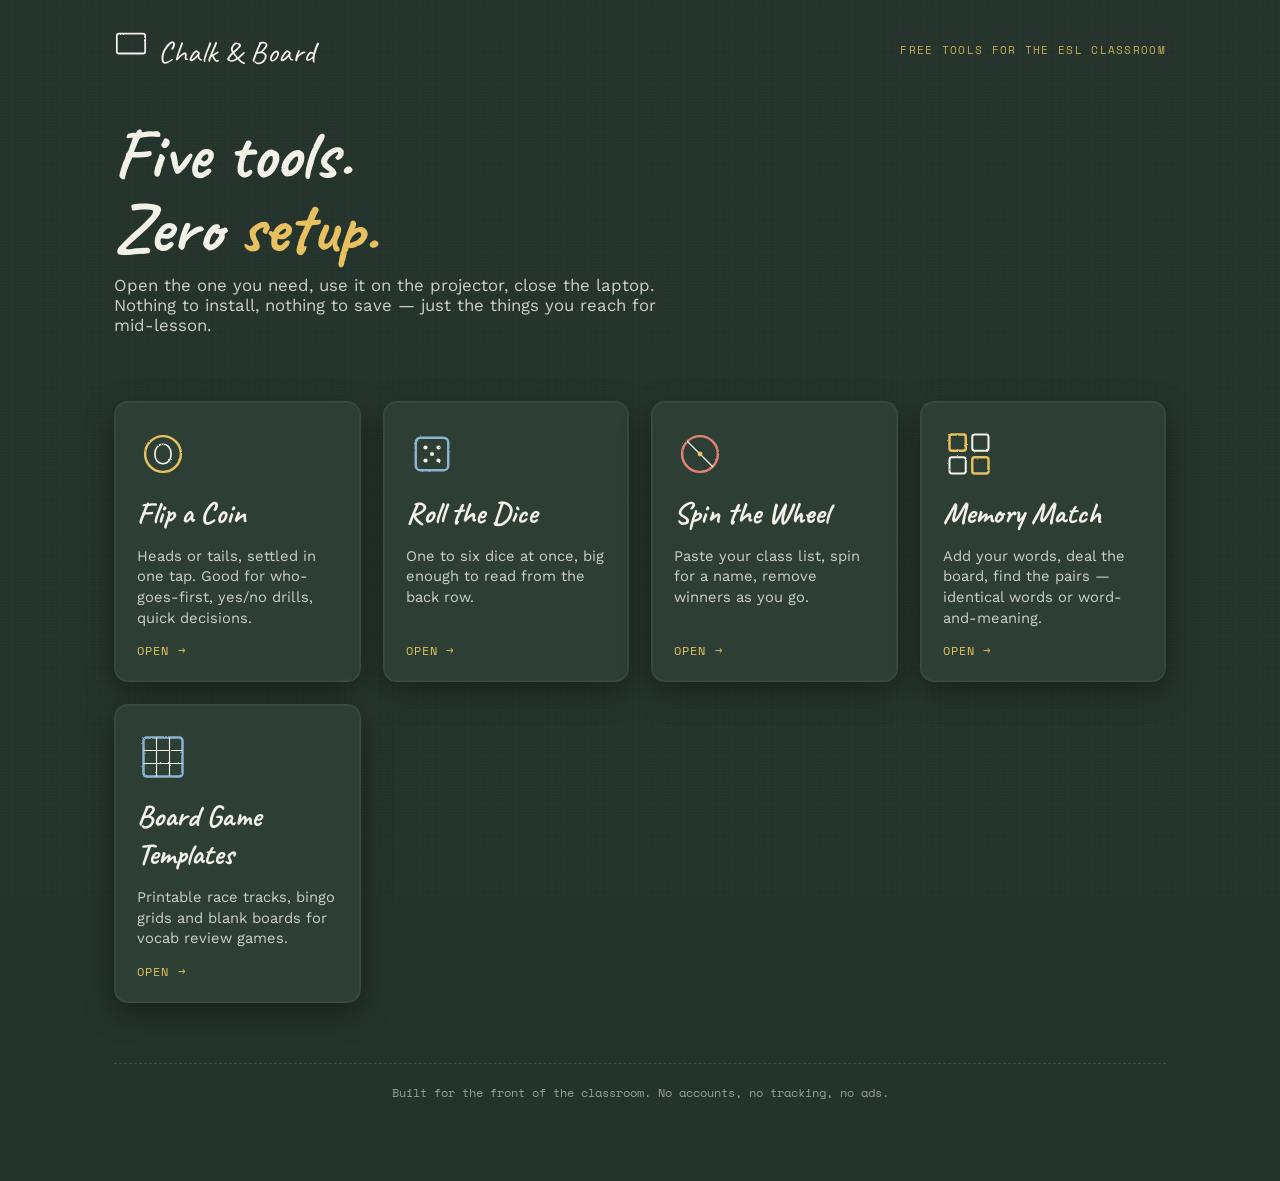
==== index.html @ b275fced "Initial site" ====
<!DOCTYPE html>
<html lang="en">
<head>
<meta charset="UTF-8">
<meta name="viewport" content="width=device-width, initial-scale=1.0">
<title>Chalk &amp; Board — Tools for ESL Teachers</title>
<meta name="description" content="Five quick classroom tools for ESL teachers: coin flip, dice, randomizer wheel, class memo, and printable board game templates.">
<link rel="preconnect" href="https://fonts.googleapis.com">
<link rel="preconnect" href="https://fonts.gstatic.com" crossorigin>
<link href="https://fonts.googleapis.com/css2?family=Caveat:wght@600;700&family=Work+Sans:wght@400;500;600&family=Space+Mono:wght@400;700&display=swap" rel="stylesheet">
<link rel="stylesheet" href="style.css">
</head>
<body>

<!-- shared chalk-roughen filter, invisible, used by every icon on the page -->
<svg width="0" height="0" style="position:absolute">
  <filter id="roughen" x="-20%" y="-20%" width="140%" height="140%">
    <feTurbulence type="fractalNoise" baseFrequency="0.9" numOctaves="2" seed="7" result="noise"/>
    <feDisplacementMap in="SourceGraphic" in2="noise" scale="2.4"/>
  </filter>
</svg>

<div class="frame">

  <nav class="top-nav">
    <a class="brand" href="index.html">
      <svg class="brand-mark" viewBox="0 0 48 48" fill="none" xmlns="http://www.w3.org/2000/svg">
        <rect x="4" y="8" width="40" height="28" rx="3" stroke="#f3f1e7" stroke-width="2.5" filter="url(#roughen)"/>
        <line x1="10" y1="20" x2="26" y2="20" stroke="#e8c05f" stroke-width="2.5" filter="url(#roughen)"/>
        <line x1="10" y1="27" x2="20" y2="27" stroke="#e8c05f" stroke-width="2.5" filter="url(#roughen)"/>
      </svg>
      <span class="brand-name">Chalk &amp; Board</span>
    </a>
    <span class="brand-tag">Free tools for the ESL classroom</span>
  </nav>

  <section class="hero">
    <h1>Five tools.<br>Zero <span class="accent">setup.</span></h1>
    <p>Open the one you need, use it on the projector, close the laptop. Nothing to install, nothing to save — just the things you reach for mid-lesson.</p>
  </section>

  <div class="tool-grid">

    <a class="tool-card" href="tools/coin.html">
      <svg class="icon" viewBox="0 0 64 64" fill="none">
        <circle cx="32" cy="32" r="22" stroke="#e8c05f" stroke-width="3" filter="url(#roughen)"/>
        <path d="M22 32c0-7 4-12 10-12s10 5 10 12-4 12-10 12-10-5-10-12z" stroke="#f3f1e7" stroke-width="2" filter="url(#roughen)"/>
      </svg>
      <h2>Flip a Coin</h2>
      <p>Heads or tails, settled in one tap. Good for who-goes-first, yes/no drills, quick decisions.</p>
      <span class="go">Open →</span>
    </a>

    <a class="tool-card" href="tools/dice.html">
      <svg class="icon" viewBox="0 0 64 64" fill="none">
        <rect x="12" y="12" width="40" height="40" rx="6" stroke="#8db4d4" stroke-width="3" filter="url(#roughen)"/>
        <circle cx="24" cy="24" r="2.6" fill="#f3f1e7" filter="url(#roughen)"/>
        <circle cx="40" cy="24" r="2.6" fill="#f3f1e7" filter="url(#roughen)"/>
        <circle cx="32" cy="32" r="2.6" fill="#f3f1e7" filter="url(#roughen)"/>
        <circle cx="24" cy="40" r="2.6" fill="#f3f1e7" filter="url(#roughen)"/>
        <circle cx="40" cy="40" r="2.6" fill="#f3f1e7" filter="url(#roughen)"/>
      </svg>
      <h2>Roll the Dice</h2>
      <p>One to six dice at once, big enough to read from the back row.</p>
      <span class="go">Open →</span>
    </a>

    <a class="tool-card" href="tools/wheel.html">
      <svg class="icon" viewBox="0 0 64 64" fill="none">
        <circle cx="32" cy="32" r="22" stroke="#e2836f" stroke-width="3" filter="url(#roughen)"/>
        <line x1="32" y1="10" x2="32" y2="54" stroke="#f3f1e7" stroke-width="2" filter="url(#roughen)"/>
        <line x1="10" y1="32" x2="54" y2="32" stroke="#f3f1e7" stroke-width="2" filter="url(#roughen)"/>
        <line x1="16" y1="16" x2="48" y2="48" stroke="#f3f1e7" stroke-width="1.6" filter="url(#roughen)"/>
        <circle cx="32" cy="32" r="3" fill="#e8c05f"/>
      </svg>
      <h2>Spin the Wheel</h2>
      <p>Paste your class list, spin for a name, remove winners as you go.</p>
      <span class="go">Open →</span>
    </a>

    <a class="tool-card" href="tools/match.html">
      <svg class="icon" viewBox="0 0 64 64" fill="none">
        <rect x="8" y="8" width="20" height="20" rx="3" stroke="#e8c05f" stroke-width="3" filter="url(#roughen)"/>
        <rect x="36" y="8" width="20" height="20" rx="3" stroke="#f3f1e7" stroke-width="2.5" filter="url(#roughen)"/>
        <rect x="8" y="36" width="20" height="20" rx="3" stroke="#f3f1e7" stroke-width="2.5" filter="url(#roughen)"/>
        <rect x="36" y="36" width="20" height="20" rx="3" stroke="#e8c05f" stroke-width="3" filter="url(#roughen)"/>
      </svg>
      <h2>Memory Match</h2>
      <p>Add your words, deal the board, find the pairs — identical words or word-and-meaning.</p>
      <span class="go">Open →</span>
    </a>

    <a class="tool-card" href="tools/board.html">
      <svg class="icon" viewBox="0 0 64 64" fill="none">
        <rect x="8" y="8" width="48" height="48" rx="4" stroke="#8db4d4" stroke-width="3" filter="url(#roughen)"/>
        <path d="M8 24h48M8 40h48M24 8v48M40 8v48" stroke="#f3f1e7" stroke-width="1.4" filter="url(#roughen)"/>
      </svg>
      <h2>Board Game Templates</h2>
      <p>Printable race tracks, bingo grids and blank boards for vocab review games.</p>
      <span class="go">Open →</span>
    </a>

  </div>

  <footer class="site-footer">
    Built for the front of the classroom. No accounts, no tracking, no ads.
  </footer>

</div>
</body>
</html>
---- style.css ----
/* ============================================================
   Chalk & Board — a toolkit for ESL teachers
   Design tokens
   ============================================================ */
:root{
  --board:        #24332B;   /* blackboard green */
  --board-deep:    #1a251f;  /* darker recess / shadow */
  --board-light:   #2d3f35;  /* raised panel green */
  --chalk:         #f3f1e7;  /* chalk white */
  --chalk-dim:     #cfd0c6;  /* dusty chalk */
  --chalk-yellow:  #e8c05f;
  --chalk-coral:   #e2836f;
  --chalk-blue:    #8db4d4;
  --wood:          #6b4a34;  /* frame wood */
  --wood-dark:     #4a3122;
  --shadow: 0 10px 30px rgba(0,0,0,.35);
  --radius: 14px;
  --font-display: 'Caveat', cursive;
  --font-body: 'Work Sans', sans-serif;
  --font-mono: 'Space Mono', monospace;
}

*{ box-sizing: border-box; }
html{ scroll-behavior: smooth; }

body{
  margin:0;
  background: var(--board);
  color: var(--chalk);
  font-family: var(--font-body);
  min-height: 100vh;
  position: relative;
}

/* chalk dust / board texture, layered so it never needs JS */
body::before{
  content:"";
  position: fixed; inset:0;
  pointer-events:none;
  z-index: 0;
  background-image:
    radial-gradient(rgba(255,255,255,.035) 1px, transparent 1px),
    radial-gradient(rgba(255,255,255,.02) 1px, transparent 1.5px);
  background-size: 3px 3px, 7px 7px;
  background-position: 0 0, 2px 3px;
  mix-blend-mode: screen;
  opacity:.6;
}

a{ color: inherit; }

/* ---------- layout shell ---------- */
.frame{
  max-width: 1100px;
  margin: 0 auto;
  padding: 28px 24px 80px;
  position: relative;
  z-index: 1;
}

.top-nav{
  display:flex;
  align-items:center;
  justify-content: space-between;
  gap: 16px;
  margin-bottom: 36px;
  flex-wrap: wrap;
}

.brand{
  display:flex;
  align-items:baseline;
  gap: 10px;
  text-decoration:none;
}
.brand-mark{ width:34px; height:34px; }
.brand-name{
  font-family: var(--font-display);
  font-size: 1.9rem;
  letter-spacing: .5px;
  color: var(--chalk);
}
.brand-tag{
  font-family: var(--font-mono);
  font-size: .68rem;
  letter-spacing: .12em;
  text-transform: uppercase;
  color: var(--chalk-yellow);
  opacity:.85;
}

.back-link{
  font-family: var(--font-mono);
  font-size: .8rem;
  text-decoration:none;
  color: var(--chalk-dim);
  border-bottom: 1px dashed rgba(243,241,231,.35);
  padding-bottom:2px;
  transition: color .15s ease, border-color .15s ease;
}
.back-link:hover{ color: var(--chalk-yellow); border-color: var(--chalk-yellow); }

/* ---------- chalk rule / dividers ---------- */
.chalk-rule{
  border:0;
  height: 2px;
  margin: 28px 0;
  background: repeating-linear-gradient(90deg, rgba(243,241,231,.4) 0 10px, transparent 10px 16px);
  opacity:.5;
}

/* ---------- headline block ---------- */
.hero{
  padding: 10px 0 36px;
}
.hero h1{
  font-family: var(--font-display);
  font-size: clamp(2.6rem, 6vw, 4.4rem);
  line-height: 1.05;
  margin: 0 0 10px;
  color: var(--chalk);
}
.hero h1 .accent{ color: var(--chalk-yellow); }
.hero p{
  font-size: 1.05rem;
  max-width: 56ch;
  color: var(--chalk-dim);
  margin:0;
}

/* ---------- tool directory grid ---------- */
.tool-grid{
  display:grid;
  grid-template-columns: repeat(auto-fit, minmax(240px,1fr));
  gap: 22px;
  margin-top: 30px;
}

.tool-card{
  background: var(--board-light);
  border-radius: var(--radius);
  padding: 26px 22px 22px;
  text-decoration:none;
  color: var(--chalk);
  position: relative;
  box-shadow: var(--shadow), inset 0 0 0 1px rgba(255,255,255,.04);
  border: 1px solid rgba(255,255,255,.06);
  transition: transform .18s ease, box-shadow .18s ease, background .18s ease;
  display:flex;
  flex-direction: column;
  gap: 14px;
  min-height: 190px;
}
.tool-card:hover{
  transform: translateY(-4px) rotate(-.3deg);
  background: #33473c;
  box-shadow: 0 16px 34px rgba(0,0,0,.4), inset 0 0 0 1px rgba(255,255,255,.08);
}
.tool-card:focus-visible{
  outline: 2px solid var(--chalk-yellow);
  outline-offset: 3px;
}
.tool-card .icon{
  width: 52px; height: 52px;
}
.tool-card h2{
  font-family: var(--font-display);
  font-size: 1.9rem;
  margin: 0;
  color: var(--chalk);
}
.tool-card p{
  margin:0;
  font-size: .92rem;
  color: var(--chalk-dim);
  line-height: 1.4;
}
.tool-card .go{
  margin-top:auto;
  font-family: var(--font-mono);
  font-size: .72rem;
  letter-spacing: .1em;
  text-transform: uppercase;
  color: var(--chalk-yellow);
}

/* ---------- generic panel ---------- */
.panel{
  background: var(--board-light);
  border-radius: var(--radius);
  padding: 30px;
  box-shadow: var(--shadow), inset 0 0 0 1px rgba(255,255,255,.05);
  border: 1px solid rgba(255,255,255,.06);
}

/* ---------- buttons ---------- */
.btn{
  font-family: var(--font-mono);
  font-size: .82rem;
  letter-spacing: .06em;
  text-transform: uppercase;
  border: none;
  border-radius: 10px;
  padding: 13px 22px;
  cursor:pointer;
  background: var(--chalk-yellow);
  color: #2a2210;
  box-shadow: 0 4px 0 #a9843b, 0 6px 14px rgba(0,0,0,.35);
  transition: transform .08s ease, box-shadow .08s ease;
}
.btn:hover{ transform: translateY(-1px); }
.btn:active{
  transform: translateY(3px);
  box-shadow: 0 1px 0 #a9843b, 0 2px 6px rgba(0,0,0,.35);
}
.btn.secondary{
  background: transparent;
  color: var(--chalk);
  box-shadow: inset 0 0 0 1.5px rgba(243,241,231,.4);
}
.btn.secondary:hover{ box-shadow: inset 0 0 0 1.5px var(--chalk-yellow); }
.btn.coral{ background: var(--chalk-coral); box-shadow: 0 4px 0 #a1503f, 0 6px 14px rgba(0,0,0,.35); color:#2a1109;}
.btn:disabled{ opacity:.5; cursor:not-allowed; }

.btn-row{ display:flex; gap:12px; flex-wrap:wrap; align-items:center; }

/* ---------- form controls ---------- */
label{
  font-family: var(--font-mono);
  font-size: .72rem;
  text-transform: uppercase;
  letter-spacing: .08em;
  color: var(--chalk-dim);
  display:block;
  margin-bottom: 6px;
}
input[type="text"], input[type="number"], textarea, select{
  width:100%;
  background: var(--board-deep);
  border: 1px solid rgba(255,255,255,.12);
  border-radius: 8px;
  color: var(--chalk);
  padding: 10px 12px;
  font-family: var(--font-body);
  font-size: .95rem;
}
textarea{ resize: vertical; min-height: 120px; }
input:focus, textarea:focus, select:focus{ outline: 2px solid var(--chalk-yellow); }

/* ---------- footer ---------- */
.site-footer{
  margin-top: 60px;
  padding-top: 20px;
  border-top: 1px dashed rgba(243,241,231,.2);
  font-family: var(--font-mono);
  font-size: .72rem;
  color: var(--chalk-dim);
  opacity:.7;
  text-align:center;
}

/* ---------- utility ---------- */
.stack{ display:flex; flex-direction:column; gap: 18px; }
.center{ display:flex; align-items:center; justify-content:center; }
.mono{ font-family: var(--font-mono); }
.two-col{
  display:grid;
  grid-template-columns: 1fr 1fr;
  gap: 26px;
}
@media (max-width: 720px){
  .two-col{ grid-template-columns: 1fr; }
}

@media (prefers-reduced-motion: reduce){
  *{ animation-duration: 0.001ms !important; animation-iteration-count: 1 !important; transition-duration: 0.001ms !important; }
}

/* ---------- print ---------- */
@media print{
  body{ background:#fff; color:#000; }
  body::before{ display:none; }
  .top-nav, .site-footer, .no-print{ display:none !important; }
  .panel{ box-shadow:none; background:#fff; border:1px solid #999; }
}
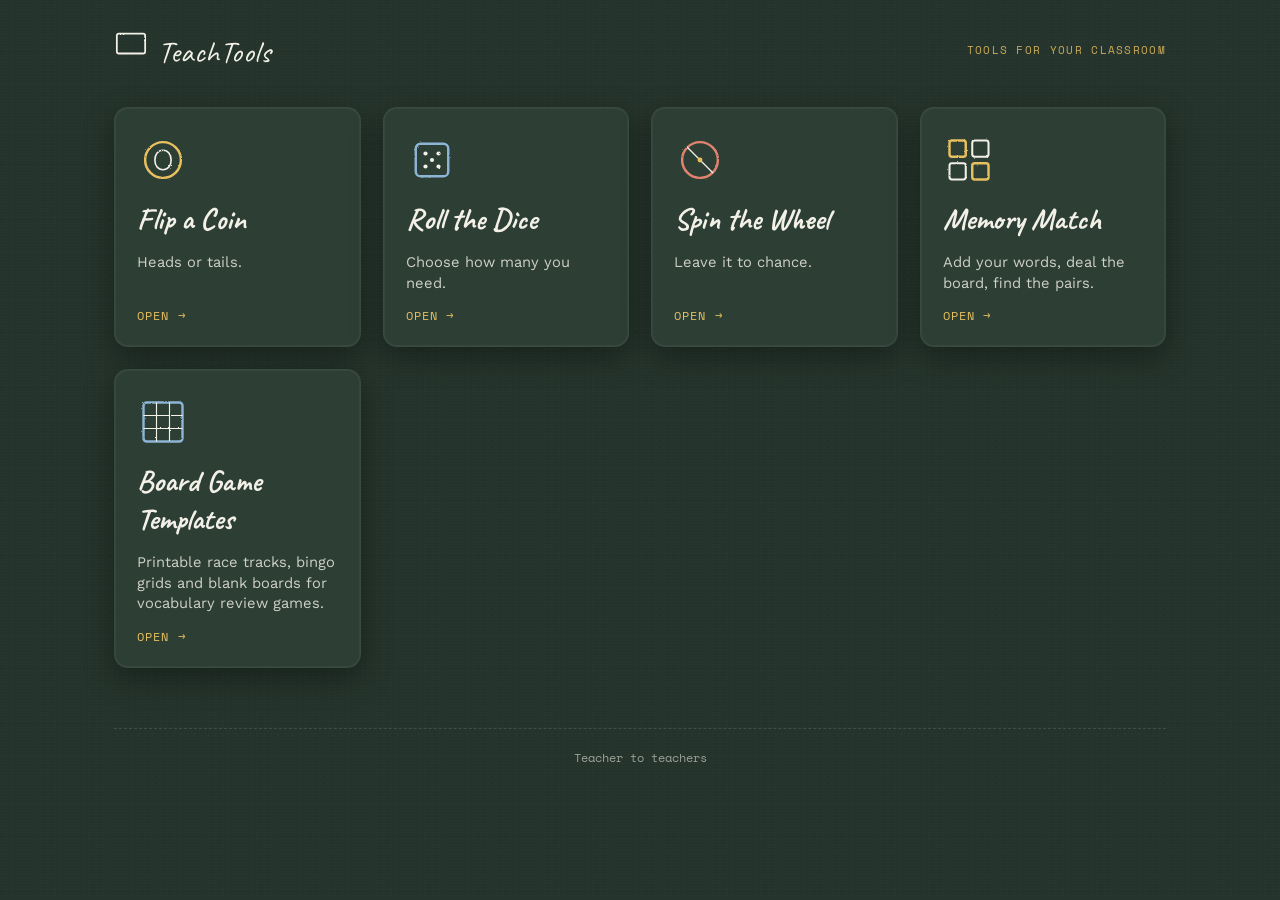
==== commit a551ca80: "Added favicon, changed text" ====
--- a/index.html
+++ b/index.html
@@ -1,10 +1,10 @@
 <!DOCTYPE html>
 <html lang="en">
-<head>
+<head><link rel="icon" type="image/svg+xml" href="/favicon.svg">
 <meta charset="UTF-8">
 <meta name="viewport" content="width=device-width, initial-scale=1.0">
-<title>Chalk &amp; Board — Tools for ESL Teachers</title>
-<meta name="description" content="Five quick classroom tools for ESL teachers: coin flip, dice, randomizer wheel, class memo, and printable board game templates.">
+<title>Tools for Teachers</title>
+<meta name="description">
 <link rel="preconnect" href="https://fonts.googleapis.com">
 <link rel="preconnect" href="https://fonts.gstatic.com" crossorigin>
 <link href="https://fonts.googleapis.com/css2?family=Caveat:wght@600;700&family=Work+Sans:wght@400;500;600&family=Space+Mono:wght@400;700&display=swap" rel="stylesheet">
@@ -29,15 +29,10 @@
         <line x1="10" y1="20" x2="26" y2="20" stroke="#e8c05f" stroke-width="2.5" filter="url(#roughen)"/>
         <line x1="10" y1="27" x2="20" y2="27" stroke="#e8c05f" stroke-width="2.5" filter="url(#roughen)"/>
       </svg>
-      <span class="brand-name">Chalk &amp; Board</span>
+      <span class="brand-name">TeachTools</span>
     </a>
-    <span class="brand-tag">Free tools for the ESL classroom</span>
+    <span class="brand-tag">Tools for your classroom</span>
   </nav>
-
-  <section class="hero">
-    <h1>Five tools.<br>Zero <span class="accent">setup.</span></h1>
-    <p>Open the one you need, use it on the projector, close the laptop. Nothing to install, nothing to save — just the things you reach for mid-lesson.</p>
-  </section>
 
   <div class="tool-grid">
 
@@ -47,7 +42,7 @@
         <path d="M22 32c0-7 4-12 10-12s10 5 10 12-4 12-10 12-10-5-10-12z" stroke="#f3f1e7" stroke-width="2" filter="url(#roughen)"/>
       </svg>
       <h2>Flip a Coin</h2>
-      <p>Heads or tails, settled in one tap. Good for who-goes-first, yes/no drills, quick decisions.</p>
+      <p>Heads or tails.</p>
       <span class="go">Open →</span>
     </a>
 
@@ -61,7 +56,7 @@
         <circle cx="40" cy="40" r="2.6" fill="#f3f1e7" filter="url(#roughen)"/>
       </svg>
       <h2>Roll the Dice</h2>
-      <p>One to six dice at once, big enough to read from the back row.</p>
+      <p>Choose how many you need.</p>
       <span class="go">Open →</span>
     </a>
 
@@ -74,7 +69,7 @@
         <circle cx="32" cy="32" r="3" fill="#e8c05f"/>
       </svg>
       <h2>Spin the Wheel</h2>
-      <p>Paste your class list, spin for a name, remove winners as you go.</p>
+      <p>Leave it to chance.</p>
       <span class="go">Open →</span>
     </a>
 
@@ -86,7 +81,7 @@
         <rect x="36" y="36" width="20" height="20" rx="3" stroke="#e8c05f" stroke-width="3" filter="url(#roughen)"/>
       </svg>
       <h2>Memory Match</h2>
-      <p>Add your words, deal the board, find the pairs — identical words or word-and-meaning.</p>
+      <p>Add your words, deal the board, find the pairs.</p>
       <span class="go">Open →</span>
     </a>
 
@@ -96,14 +91,14 @@
         <path d="M8 24h48M8 40h48M24 8v48M40 8v48" stroke="#f3f1e7" stroke-width="1.4" filter="url(#roughen)"/>
       </svg>
       <h2>Board Game Templates</h2>
-      <p>Printable race tracks, bingo grids and blank boards for vocab review games.</p>
+      <p>Printable race tracks, bingo grids and blank boards for vocabulary review games.</p>
       <span class="go">Open →</span>
     </a>
 
   </div>
 
   <footer class="site-footer">
-    Built for the front of the classroom. No accounts, no tracking, no ads.
+    Teacher to teachers
   </footer>
 
 </div>
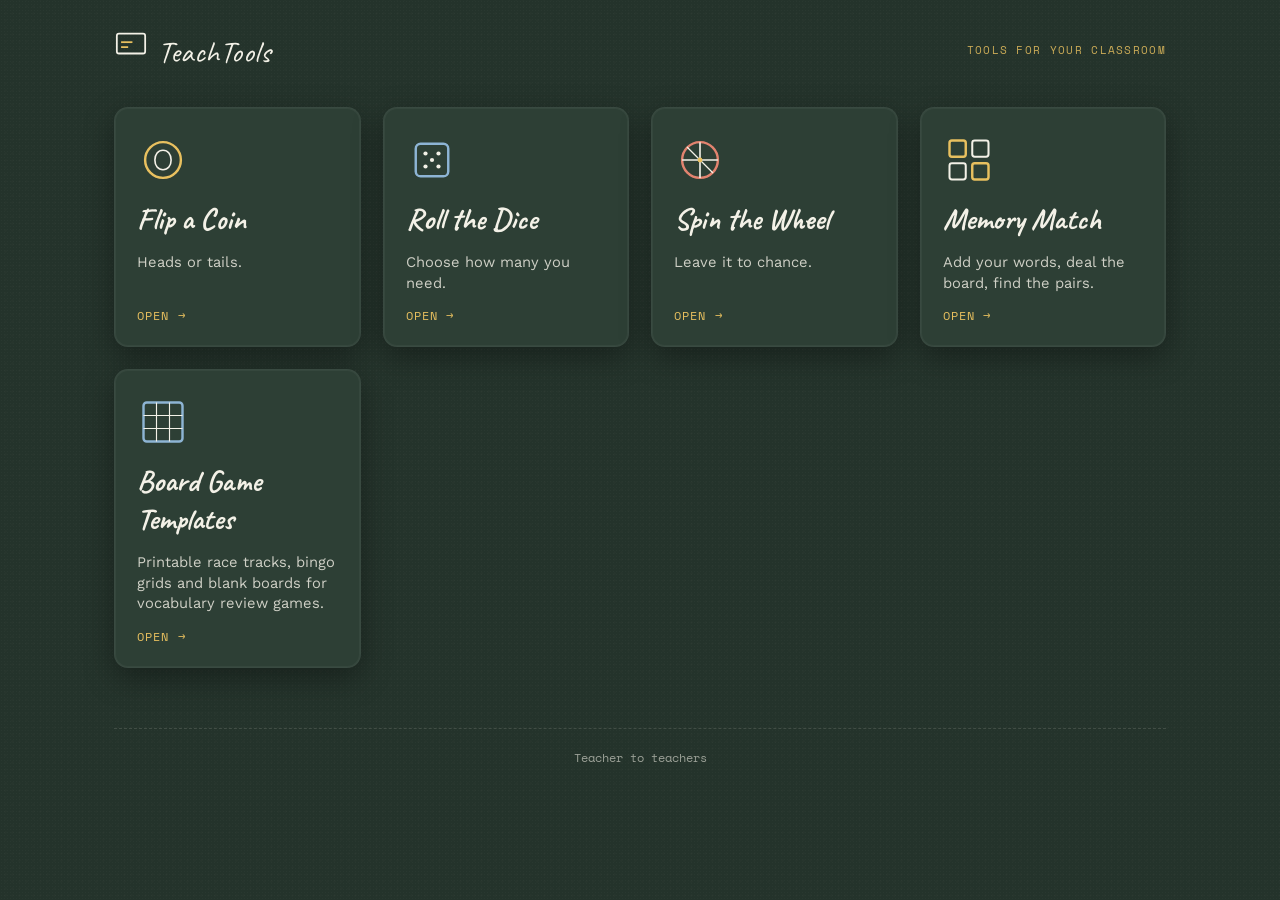
==== commit acf3ad93: "Update index logo nav" ====
--- a/index.html
+++ b/index.html
@@ -11,14 +11,6 @@
 <link rel="stylesheet" href="style.css">
 </head>
 <body>
-
-<!-- shared chalk-roughen filter, invisible, used by every icon on the page -->
-<svg width="0" height="0" style="position:absolute">
-  <filter id="roughen" x="-20%" y="-20%" width="140%" height="140%">
-    <feTurbulence type="fractalNoise" baseFrequency="0.9" numOctaves="2" seed="7" result="noise"/>
-    <feDisplacementMap in="SourceGraphic" in2="noise" scale="2.4"/>
-  </filter>
-</svg>
 
 <div class="frame">
 
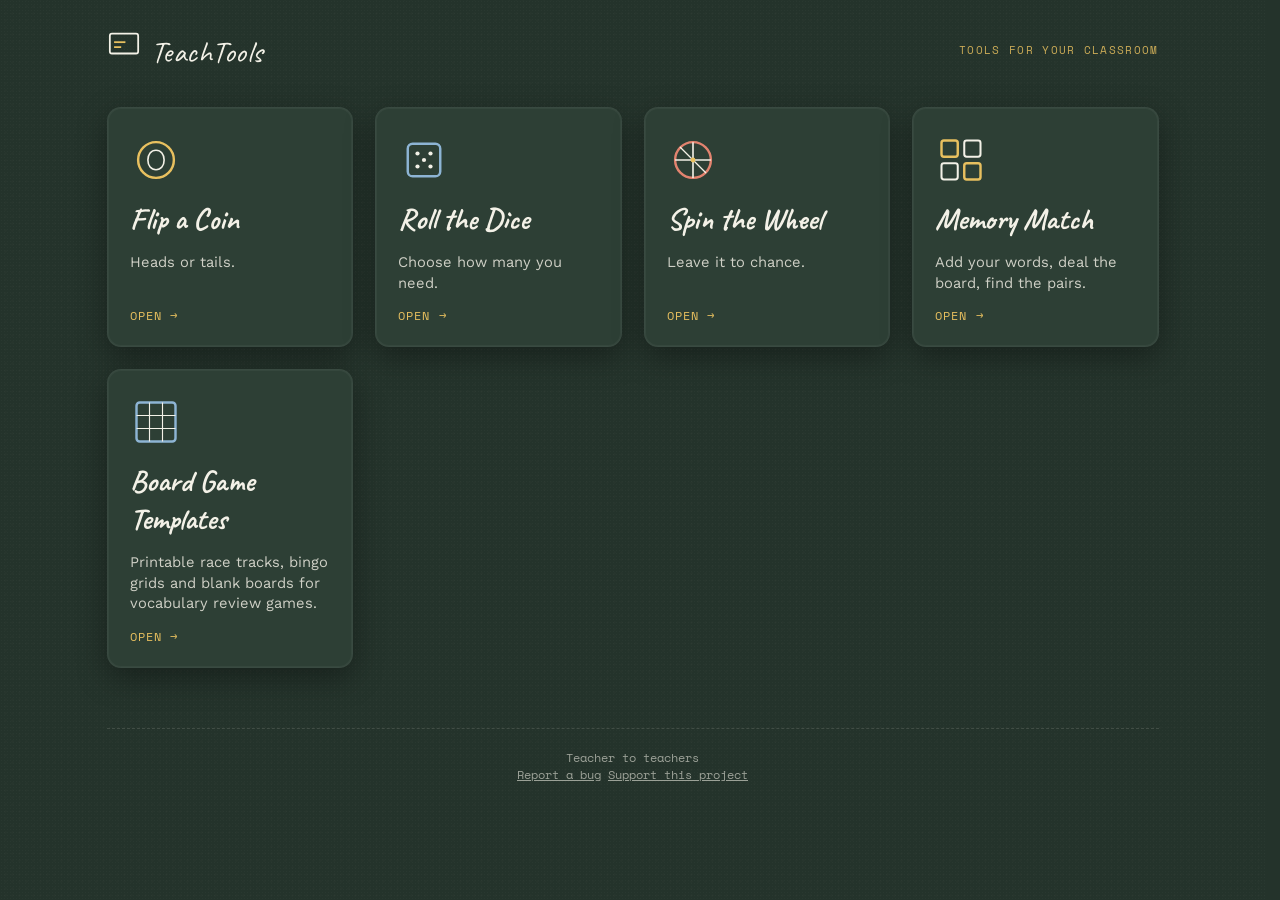
==== commit cfc46f52: "added kofi and report buttons" ====
--- a/index.html
+++ b/index.html
@@ -91,8 +91,15 @@
 
   <footer class="site-footer">
     Teacher to teachers
+    <div class="footer-links">
+      <a class="footer-link" href="https://github.com/gloridei/TeachTools/issues/new" target="_blank" rel="noopener">Report a bug</a>
+      <a class="footer-link donate" href="https://ko-fi.com/G4N125JMWS" target="_blank" rel="noopener">Support this project</a>
+    </div>
   </footer>
 
 </div>
+
+<script type='text/javascript' src='https://storage.ko-fi.com/cdn/widget/Widget_2.js'></script>
+<script type='text/javascript'>kofiwidget2.init('Support me on Ko-fi', '#72a4f2', 'G4N125JMWS');kofiwidget2.draw();</script>
 </body>
 </html>
--- a/style.css
+++ b/style.css
@@ -21,7 +21,7 @@
 }
 
 *{ box-sizing: border-box; }
-html{ scroll-behavior: smooth; }
+html{ scroll-behavior: smooth; scrollbar-gutter: stable; }
 
 body{
   margin:0;
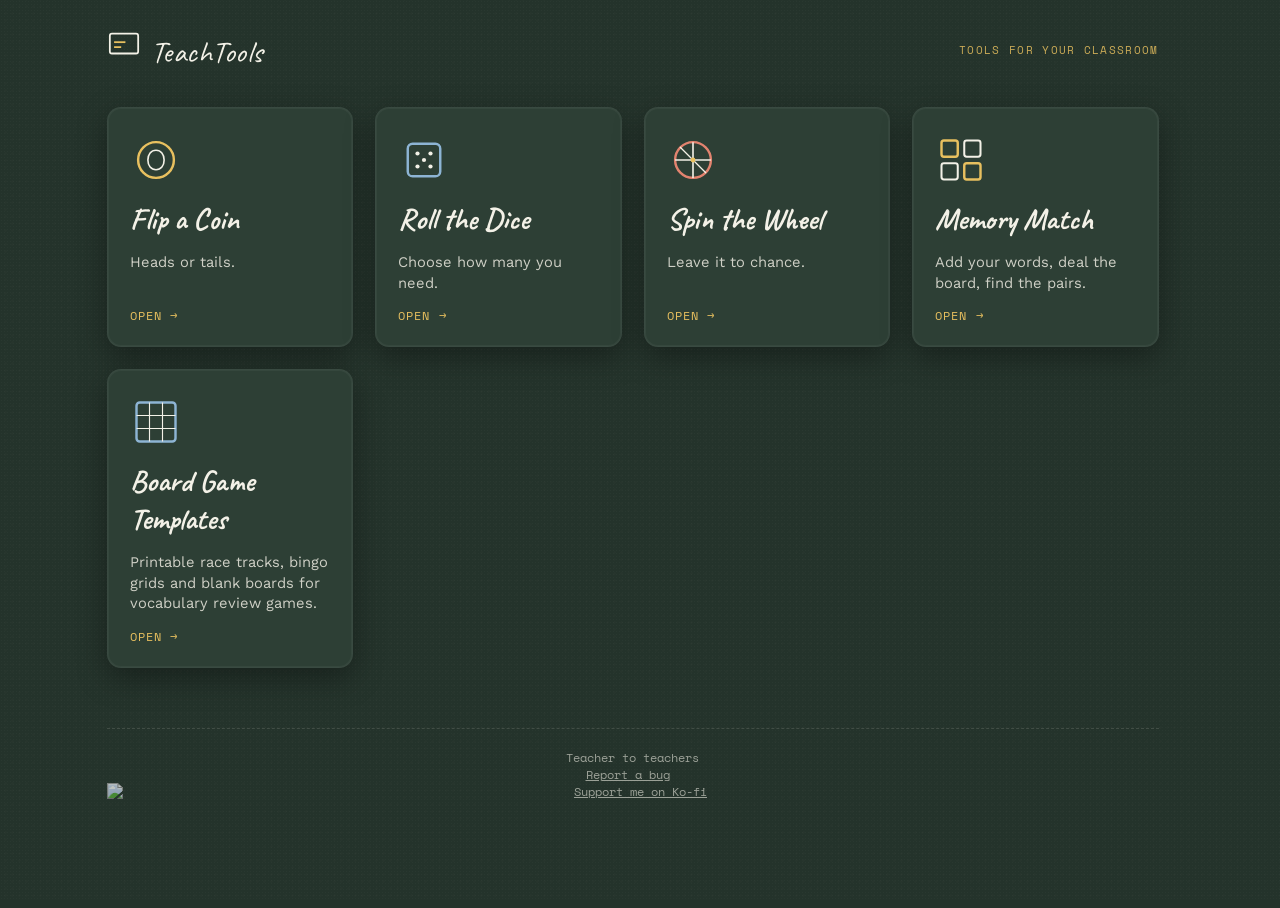
==== commit 8c851af7: "kofi button fix-2" ====
--- a/index.html
+++ b/index.html
@@ -93,13 +93,10 @@
     Teacher to teachers
     <div class="footer-links">
       <a class="footer-link" href="https://github.com/gloridei/TeachTools/issues/new" target="_blank" rel="noopener">Report a bug</a>
-      <a class="footer-link donate" href="https://ko-fi.com/G4N125JMWS" target="_blank" rel="noopener">Support this project</a>
-    </div>
+      <a class="footer-link donate" href='https://ko-fi.com/G4N125JMWS' target='_blank' rel="noopener" style="padding:4px 10px;"><img height='28' style='border:0;height:28px;display:block;' src='https://storage.ko-fi.com/cdn/kofi6.png?v=6' alt='Support me on Ko-fi' /></a>    </div>
   </footer>
 
 </div>
 
-<script type='text/javascript' src='https://storage.ko-fi.com/cdn/widget/Widget_2.js'></script>
-<script type='text/javascript'>kofiwidget2.init('Support me on Ko-fi', '#72a4f2', 'G4N125JMWS');kofiwidget2.draw();</script>
 </body>
 </html>
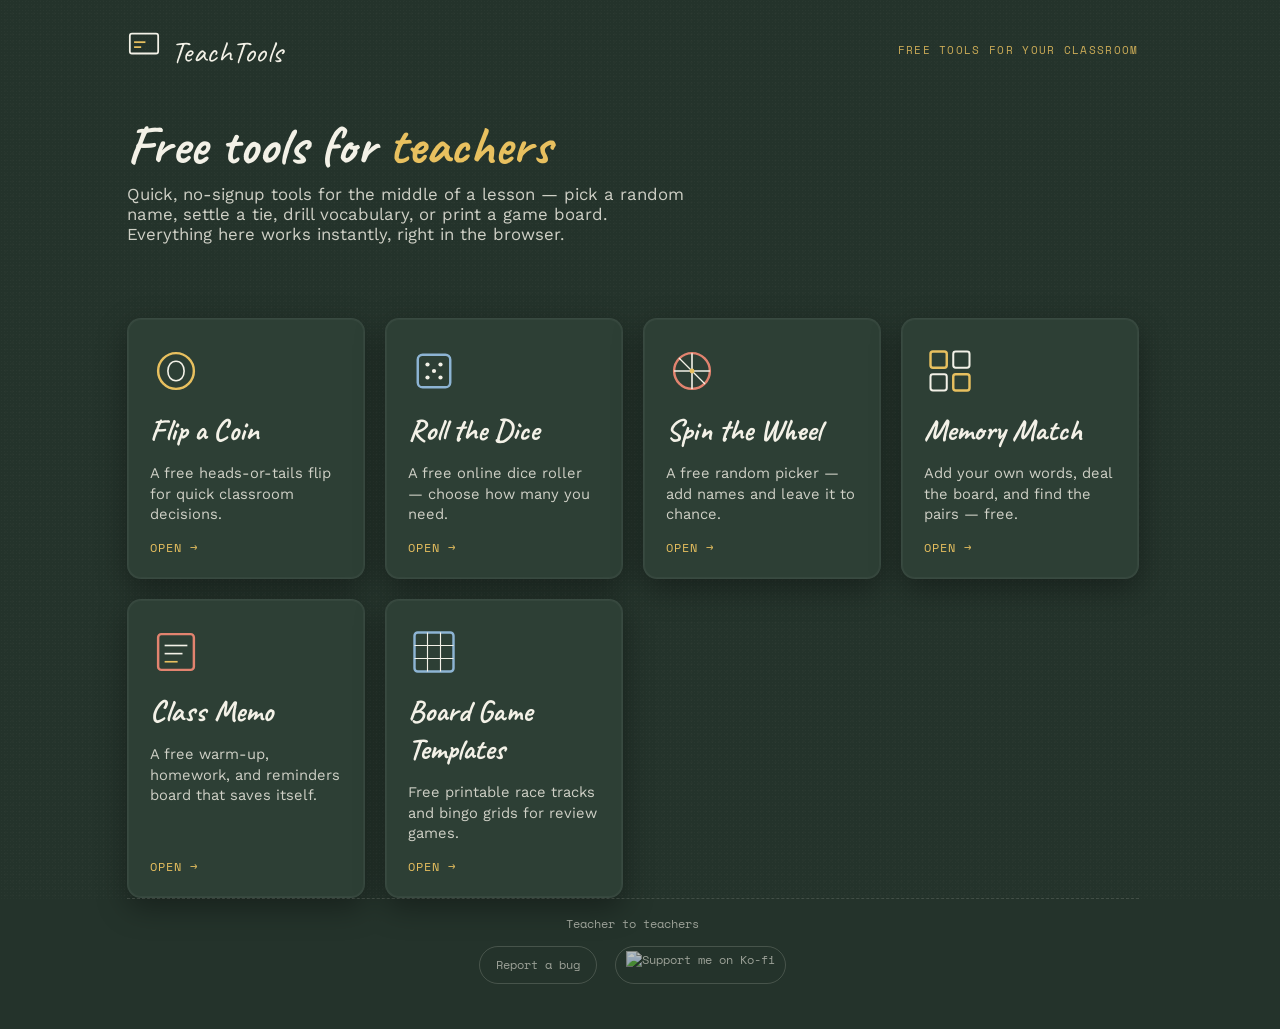
==== commit 705850ff: "SEO fixes: meta descriptions, canonical tags, sitemap, robots.txt" ====
--- a/index.html
+++ b/index.html
@@ -1,10 +1,21 @@
 <!DOCTYPE html>
 <html lang="en">
-<head><link rel="icon" type="image/svg+xml" href="/favicon.svg">
+<head>
+<link rel="icon" type="image/svg+xml" href="/favicon.svg">
+<link rel="alternate icon" href="/favicon.ico">
 <meta charset="UTF-8">
 <meta name="viewport" content="width=device-width, initial-scale=1.0">
-<title>Tools for Teachers</title>
-<meta name="description">
+<title>Free Tools for Teachers — TeachTools</title>
+<meta name="description" content="Free, no-signup tools for the classroom: flip a coin, roll dice, spin a wheel, play a memory match, or print a board game template — all ready in seconds.">
+<link rel="canonical" href="https://teachtools.work/">
+<meta property="og:type" content="website">
+<meta property="og:title" content="Free Tools for Teachers — TeachTools">
+<meta property="og:description" content="Free, no-signup tools for the classroom: flip a coin, roll dice, spin a wheel, play a memory match, or print a board game template — all ready in seconds.">
+<meta property="og:url" content="https://teachtools.work/">
+<meta property="og:site_name" content="TeachTools">
+<meta name="twitter:card" content="summary">
+<meta name="twitter:title" content="Free Tools for Teachers — TeachTools">
+<meta name="twitter:description" content="Free, no-signup tools for the classroom: flip a coin, roll dice, spin a wheel, and more.">
 <link rel="preconnect" href="https://fonts.googleapis.com">
 <link rel="preconnect" href="https://fonts.gstatic.com" crossorigin>
 <link href="https://fonts.googleapis.com/css2?family=Caveat:wght@600;700&family=Work+Sans:wght@400;500;600&family=Space+Mono:wght@400;700&display=swap" rel="stylesheet">
@@ -23,8 +34,13 @@
       </svg>
       <span class="brand-name">TeachTools</span>
     </a>
-    <span class="brand-tag">Tools for your classroom</span>
+    <span class="brand-tag">Free tools for your classroom</span>
   </nav>
+
+  <section class="hero">
+    <h1>Free tools for <span class="accent">teachers</span></h1>
+    <p>Quick, no-signup tools for the middle of a lesson — pick a random name, settle a tie, drill vocabulary, or print a game board. Everything here works instantly, right in the browser.</p>
+  </section>
 
   <div class="tool-grid">
 
@@ -34,7 +50,7 @@
         <path d="M22 32c0-7 4-12 10-12s10 5 10 12-4 12-10 12-10-5-10-12z" stroke="#f3f1e7" stroke-width="2" filter="url(#roughen)"/>
       </svg>
       <h2>Flip a Coin</h2>
-      <p>Heads or tails.</p>
+      <p>A free heads-or-tails flip for quick classroom decisions.</p>
       <span class="go">Open →</span>
     </a>
 
@@ -48,7 +64,7 @@
         <circle cx="40" cy="40" r="2.6" fill="#f3f1e7" filter="url(#roughen)"/>
       </svg>
       <h2>Roll the Dice</h2>
-      <p>Choose how many you need.</p>
+      <p>A free online dice roller — choose how many you need.</p>
       <span class="go">Open →</span>
     </a>
 
@@ -61,7 +77,7 @@
         <circle cx="32" cy="32" r="3" fill="#e8c05f"/>
       </svg>
       <h2>Spin the Wheel</h2>
-      <p>Leave it to chance.</p>
+      <p>A free random picker — add names and leave it to chance.</p>
       <span class="go">Open →</span>
     </a>
 
@@ -73,7 +89,19 @@
         <rect x="36" y="36" width="20" height="20" rx="3" stroke="#e8c05f" stroke-width="3" filter="url(#roughen)"/>
       </svg>
       <h2>Memory Match</h2>
-      <p>Add your words, deal the board, find the pairs.</p>
+      <p>Add your own words, deal the board, and find the pairs — free.</p>
+      <span class="go">Open →</span>
+    </a>
+
+    <a class="tool-card" href="tools/memo.html">
+      <svg class="icon" viewBox="0 0 64 64" fill="none">
+        <rect x="10" y="10" width="44" height="44" rx="4" stroke="#e2836f" stroke-width="3" filter="url(#roughen)"/>
+        <line x1="18" y1="24" x2="46" y2="24" stroke="#f3f1e7" stroke-width="2" filter="url(#roughen)"/>
+        <line x1="18" y1="34" x2="40" y2="34" stroke="#f3f1e7" stroke-width="2" filter="url(#roughen)"/>
+        <line x1="18" y1="44" x2="34" y2="44" stroke="#e8c05f" stroke-width="2" filter="url(#roughen)"/>
+      </svg>
+      <h2>Class Memo</h2>
+      <p>A free warm-up, homework, and reminders board that saves itself.</p>
       <span class="go">Open →</span>
     </a>
 
@@ -83,7 +111,7 @@
         <path d="M8 24h48M8 40h48M24 8v48M40 8v48" stroke="#f3f1e7" stroke-width="1.4" filter="url(#roughen)"/>
       </svg>
       <h2>Board Game Templates</h2>
-      <p>Printable race tracks, bingo grids and blank boards for vocabulary review games.</p>
+      <p>Free printable race tracks and bingo grids for review games.</p>
       <span class="go">Open →</span>
     </a>
 
--- a/style.css
+++ b/style.css
@@ -1,5 +1,5 @@
 /* ============================================================
-   Chalk & Board — a toolkit for ESL teachers
+   TeachTools — a toolkit for teachers
    Design tokens
    ============================================================ */
 :root{
@@ -29,6 +29,8 @@
   color: var(--chalk);
   font-family: var(--font-body);
   min-height: 100vh;
+  display:flex;
+  flex-direction: column;
   position: relative;
 }
 
@@ -51,11 +53,14 @@
 
 /* ---------- layout shell ---------- */
 .frame{
-  max-width: 1100px;
+  width: 80%;
   margin: 0 auto;
-  padding: 28px 24px 80px;
+  padding: 28px 0 5vh;
   position: relative;
   z-index: 1;
+  flex: 1;
+  display: flex;
+  flex-direction: column;
 }
 
 .top-nav{
@@ -115,10 +120,13 @@
 }
 .hero h1{
   font-family: var(--font-display);
-  font-size: clamp(2.6rem, 6vw, 4.4rem);
+  font-size: 3.4rem;
   line-height: 1.05;
   margin: 0 0 10px;
   color: var(--chalk);
+}
+@media (max-width: 600px){
+  .hero h1{ font-size: 2.4rem; }
 }
 .hero h1 .accent{ color: var(--chalk-yellow); }
 .hero p{
@@ -131,9 +139,9 @@
 /* ---------- tool directory grid ---------- */
 .tool-grid{
   display:grid;
-  grid-template-columns: repeat(auto-fit, minmax(240px,1fr));
-  gap: 22px;
-  margin-top: 30px;
+  grid-template-columns: repeat(auto-fit, minmax(210px,1fr));
+  gap: 20px;
+  margin-top: 38px;
 }
 
 .tool-card{
@@ -249,14 +257,44 @@
 
 /* ---------- footer ---------- */
 .site-footer{
-  margin-top: 60px;
-  padding-top: 20px;
+  margin-top: auto;
+  padding-top: 16px;
   border-top: 1px dashed rgba(243,241,231,.2);
   font-family: var(--font-mono);
   font-size: .72rem;
   color: var(--chalk-dim);
   opacity:.7;
   text-align:center;
+}
+.footer-links{
+  display:flex;
+  justify-content:center;
+  gap: 18px;
+  margin-top: 14px;
+  flex-wrap: wrap;
+}
+.footer-link{
+  font-family: var(--font-mono);
+  font-size: .72rem;
+  text-decoration: none;
+  color: var(--chalk-dim);
+  border: 1px solid rgba(243,241,231,.25);
+  border-radius: 30px;
+  padding: 7px 16px;
+  transition: color .15s ease, border-color .15s ease, background .15s ease;
+  display:inline-flex;
+  align-items:center;
+  gap: 6px;
+}
+.footer-link:hover{
+  color: var(--chalk-yellow);
+  border-color: var(--chalk-yellow);
+  background: rgba(232,192,95,.08);
+}
+.footer-link.donate:hover{
+  color: var(--chalk-coral);
+  border-color: var(--chalk-coral);
+  background: rgba(226,131,111,.08);
 }
 
 /* ---------- utility ---------- */
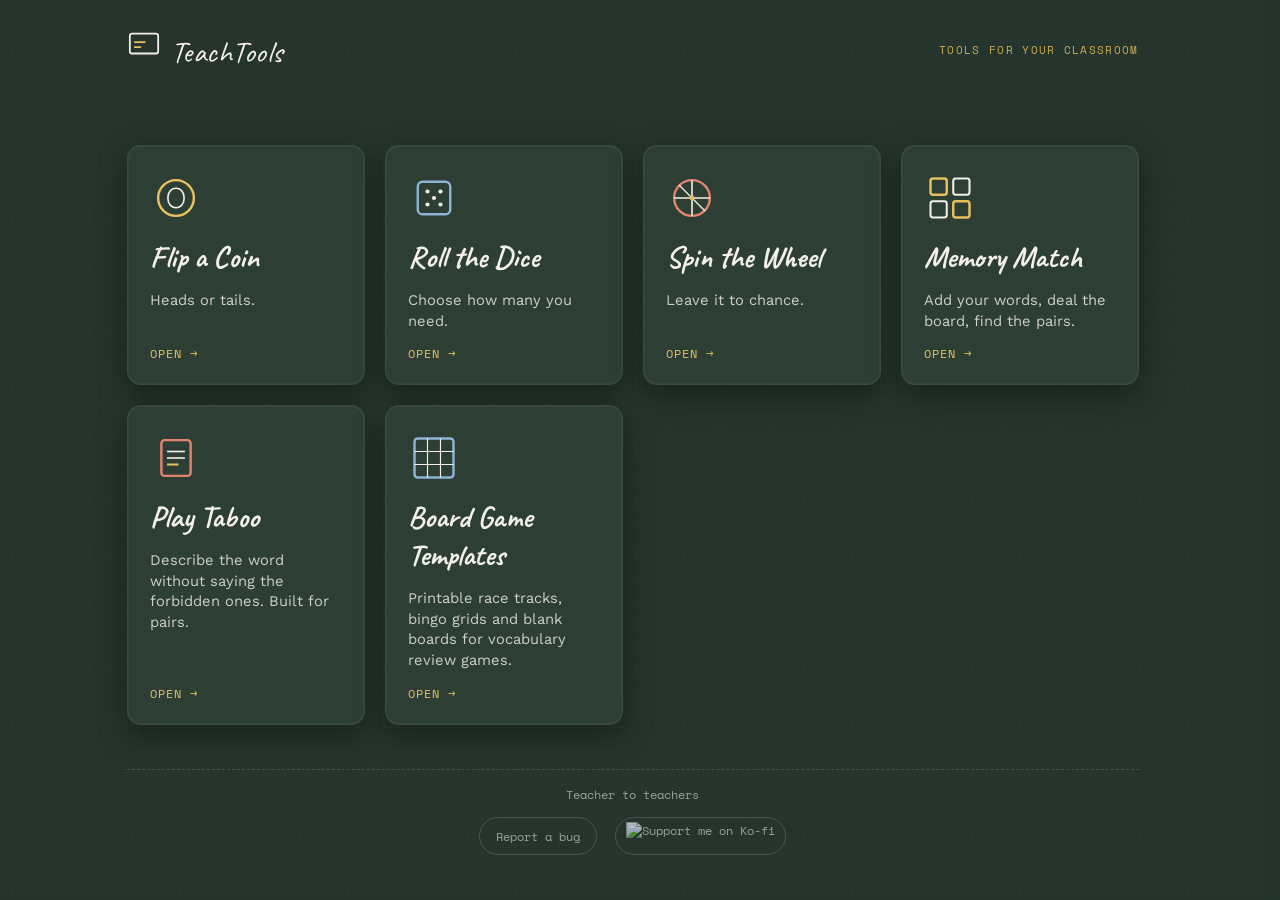
==== commit 1fa26741: "Add Taboo game, remove unused memo page" ====
--- a/index.html
+++ b/index.html
@@ -1,21 +1,10 @@
 <!DOCTYPE html>
 <html lang="en">
-<head>
-<link rel="icon" type="image/svg+xml" href="/favicon.svg">
-<link rel="alternate icon" href="/favicon.ico">
+<head><link rel="icon" type="image/svg+xml" href="/favicon.svg">
 <meta charset="UTF-8">
 <meta name="viewport" content="width=device-width, initial-scale=1.0">
-<title>Free Tools for Teachers — TeachTools</title>
-<meta name="description" content="Free, no-signup tools for the classroom: flip a coin, roll dice, spin a wheel, play a memory match, or print a board game template — all ready in seconds.">
-<link rel="canonical" href="https://teachtools.work/">
-<meta property="og:type" content="website">
-<meta property="og:title" content="Free Tools for Teachers — TeachTools">
-<meta property="og:description" content="Free, no-signup tools for the classroom: flip a coin, roll dice, spin a wheel, play a memory match, or print a board game template — all ready in seconds.">
-<meta property="og:url" content="https://teachtools.work/">
-<meta property="og:site_name" content="TeachTools">
-<meta name="twitter:card" content="summary">
-<meta name="twitter:title" content="Free Tools for Teachers — TeachTools">
-<meta name="twitter:description" content="Free, no-signup tools for the classroom: flip a coin, roll dice, spin a wheel, and more.">
+<title>Tools for Teachers</title>
+<meta name="description">
 <link rel="preconnect" href="https://fonts.googleapis.com">
 <link rel="preconnect" href="https://fonts.gstatic.com" crossorigin>
 <link href="https://fonts.googleapis.com/css2?family=Caveat:wght@600;700&family=Work+Sans:wght@400;500;600&family=Space+Mono:wght@400;700&display=swap" rel="stylesheet">
@@ -34,13 +23,8 @@
       </svg>
       <span class="brand-name">TeachTools</span>
     </a>
-    <span class="brand-tag">Free tools for your classroom</span>
+    <span class="brand-tag">Tools for your classroom</span>
   </nav>
-
-  <section class="hero">
-    <h1>Free tools for <span class="accent">teachers</span></h1>
-    <p>Quick, no-signup tools for the middle of a lesson — pick a random name, settle a tie, drill vocabulary, or print a game board. Everything here works instantly, right in the browser.</p>
-  </section>
 
   <div class="tool-grid">
 
@@ -50,7 +34,7 @@
         <path d="M22 32c0-7 4-12 10-12s10 5 10 12-4 12-10 12-10-5-10-12z" stroke="#f3f1e7" stroke-width="2" filter="url(#roughen)"/>
       </svg>
       <h2>Flip a Coin</h2>
-      <p>A free heads-or-tails flip for quick classroom decisions.</p>
+      <p>Heads or tails.</p>
       <span class="go">Open →</span>
     </a>
 
@@ -64,7 +48,7 @@
         <circle cx="40" cy="40" r="2.6" fill="#f3f1e7" filter="url(#roughen)"/>
       </svg>
       <h2>Roll the Dice</h2>
-      <p>A free online dice roller — choose how many you need.</p>
+      <p>Choose how many you need.</p>
       <span class="go">Open →</span>
     </a>
 
@@ -77,7 +61,7 @@
         <circle cx="32" cy="32" r="3" fill="#e8c05f"/>
       </svg>
       <h2>Spin the Wheel</h2>
-      <p>A free random picker — add names and leave it to chance.</p>
+      <p>Leave it to chance.</p>
       <span class="go">Open →</span>
     </a>
 
@@ -89,19 +73,19 @@
         <rect x="36" y="36" width="20" height="20" rx="3" stroke="#e8c05f" stroke-width="3" filter="url(#roughen)"/>
       </svg>
       <h2>Memory Match</h2>
-      <p>Add your own words, deal the board, and find the pairs — free.</p>
+      <p>Add your words, deal the board, find the pairs.</p>
       <span class="go">Open →</span>
     </a>
 
-    <a class="tool-card" href="tools/memo.html">
+    <a class="tool-card" href="tools/taboo.html">
       <svg class="icon" viewBox="0 0 64 64" fill="none">
-        <rect x="10" y="10" width="44" height="44" rx="4" stroke="#e2836f" stroke-width="3" filter="url(#roughen)"/>
-        <line x1="18" y1="24" x2="46" y2="24" stroke="#f3f1e7" stroke-width="2" filter="url(#roughen)"/>
-        <line x1="18" y1="34" x2="40" y2="34" stroke="#f3f1e7" stroke-width="2" filter="url(#roughen)"/>
-        <line x1="18" y1="44" x2="34" y2="44" stroke="#e8c05f" stroke-width="2" filter="url(#roughen)"/>
+        <rect x="14" y="10" width="36" height="44" rx="4" stroke="#e2836f" stroke-width="3" filter="url(#roughen)"/>
+        <line x1="21" y1="24" x2="43" y2="24" stroke="#f3f1e7" stroke-width="2" filter="url(#roughen)"/>
+        <line x1="21" y1="32" x2="43" y2="32" stroke="#f3f1e7" stroke-width="2" filter="url(#roughen)"/>
+        <line x1="21" y1="40" x2="35" y2="40" stroke="#e8c05f" stroke-width="2.5" filter="url(#roughen)"/>
       </svg>
-      <h2>Class Memo</h2>
-      <p>A free warm-up, homework, and reminders board that saves itself.</p>
+      <h2>Play Taboo</h2>
+      <p>Describe the word without saying the forbidden ones. Built for pairs.</p>
       <span class="go">Open →</span>
     </a>
 
@@ -111,7 +95,7 @@
         <path d="M8 24h48M8 40h48M24 8v48M40 8v48" stroke="#f3f1e7" stroke-width="1.4" filter="url(#roughen)"/>
       </svg>
       <h2>Board Game Templates</h2>
-      <p>Free printable race tracks and bingo grids for review games.</p>
+      <p>Printable race tracks, bingo grids and blank boards for vocabulary review games.</p>
       <span class="go">Open →</span>
     </a>
 
